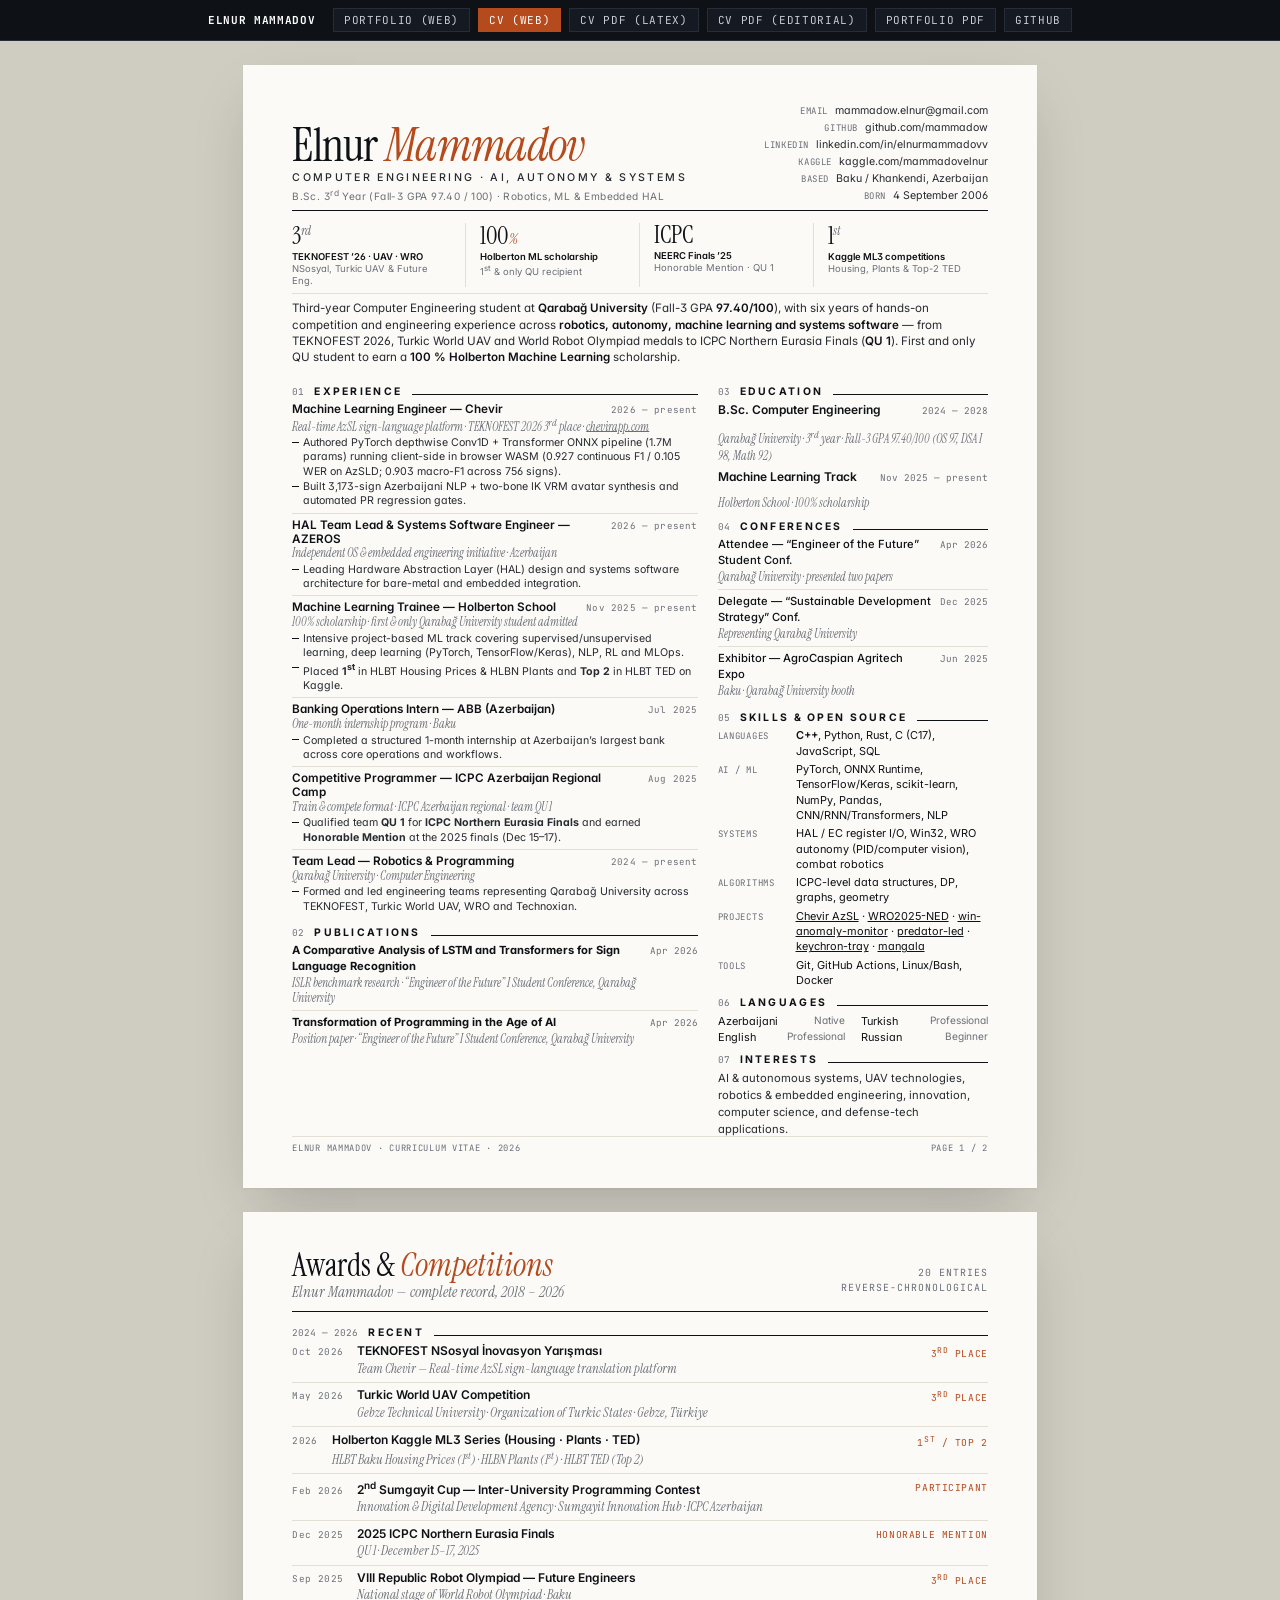
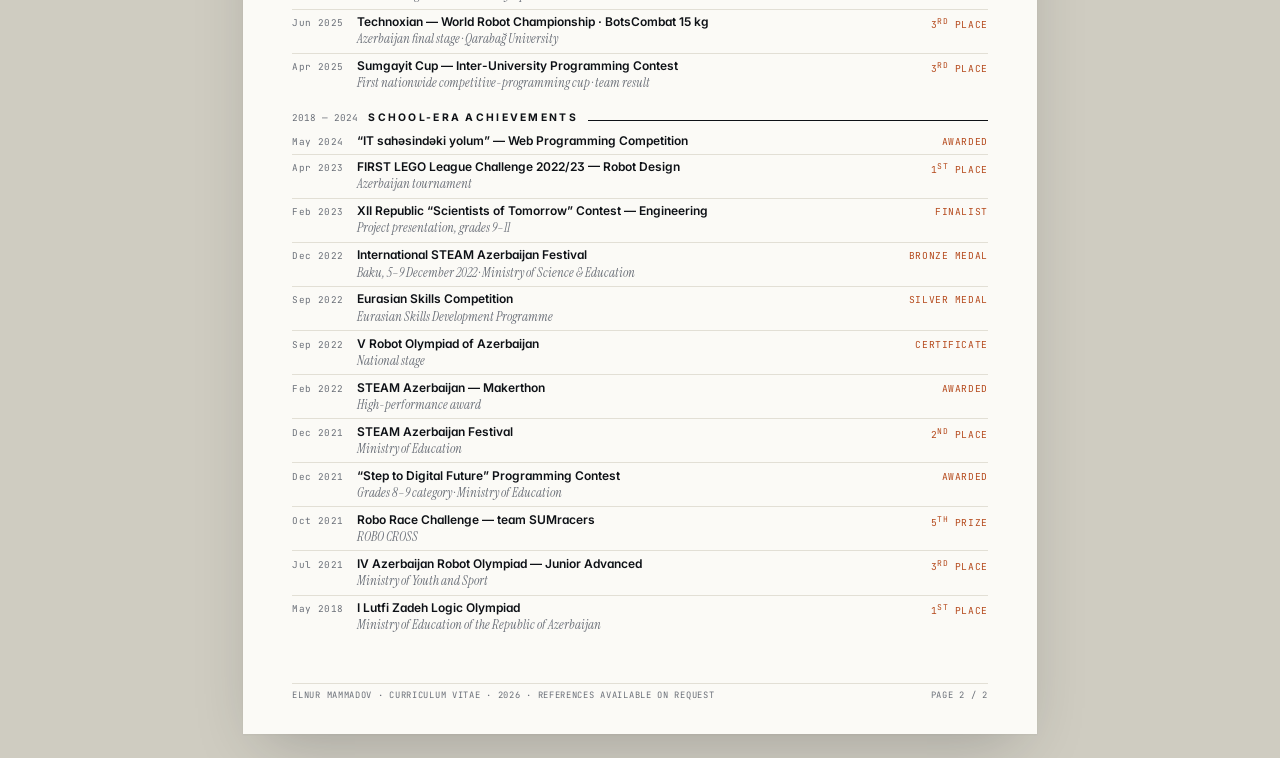
==== cv.html @ e9bf5a9b "Initial release: AI, Autonomy & Systems Engineering Portfolio and CV (Nov 2026)" ====
<!doctype html>
<html lang="en">
<head>
<meta charset="utf-8" />
<title>Elnur Mammadov — CV</title>
<meta name="viewport" content="width=device-width, initial-scale=1" />
<link rel="preconnect" href="https://fonts.googleapis.com">
<link rel="preconnect" href="https://fonts.gstatic.com" crossorigin>
<link href="https://fonts.googleapis.com/css2?family=Instrument+Serif:ital@0;1&family=Inter:wght@400;500;600;700&family=JetBrains+Mono:wght@400;500&display=swap" rel="stylesheet">
<style>
  :root{
    --paper:#fbfaf6;
    --ink:#0e1116;
    --ink-2:#262a31;
    --muted:#6a6f78;
    --rule-2:#e2dfd5;
    --accent:#b54a1d;
  }
  *{box-sizing:border-box}
  html,body{margin:0;padding:0;background:#cfccc1;color:var(--ink-2);font-family:"Inter",system-ui,sans-serif;-webkit-font-smoothing:antialiased;font-feature-settings:"ss01","cv11";}
  .stage{padding:24px 16px;display:flex;flex-direction:column;align-items:center;gap:24px;}

  .page{
    width:210mm;
    height:297mm;
    background:var(--paper);
    box-shadow:0 1px 2px rgba(0,0,0,.04), 0 24px 60px -20px rgba(20,22,30,.25);
    padding:10mm 13mm 8.5mm 13mm;
    position:relative;
    font-size:8.8pt;
    line-height:1.36;
    color:var(--ink-2);
    display:flex;flex-direction:column;
    overflow:hidden;
  }

  /* HEADER */
  .head{
    display:grid;grid-template-columns:1fr auto;gap:20px;
    align-items:end;padding-bottom:6px;
    border-bottom:1.5px solid var(--ink);
  }
  .name{
    font-family:"Instrument Serif",serif;font-weight:400;
    font-size:35pt;line-height:.92;letter-spacing:-.015em;
    color:var(--ink);margin:0;
  }
  .name em{font-style:italic;color:var(--accent);}
  .role{font-size:8pt;text-transform:uppercase;letter-spacing:.22em;color:var(--ink-2);margin-top:4px;font-weight:500;}
  .target{font-size:7.6pt;color:var(--muted);margin-top:2px;letter-spacing:.04em;}
  .contact{
    text-align:right;font-size:8pt;color:var(--ink-2);
    line-height:1.5;white-space:nowrap;display:flex;flex-direction:column;gap:1px;
  }
  .contact a{color:inherit;text-decoration:none;}
  .contact .l{
    font-family:"JetBrains Mono",monospace;font-size:6.8pt;color:var(--muted);
    letter-spacing:.06em;text-transform:uppercase;margin-right:7px;
  }

  /* METRIC STRIP */
  .strip{
    display:grid;grid-template-columns:repeat(4,1fr);
    margin-top:6px;padding:6px 0;
    border-bottom:1px solid var(--rule-2);
  }
  .strip .cell{padding:0 14px;border-right:1px solid var(--rule-2);}
  .strip .cell:first-child{padding-left:0;}
  .strip .cell:last-child{border-right:0;padding-right:0;}
  .strip .num{
    font-family:"Instrument Serif",serif;font-size:19pt;font-weight:400;
    line-height:1;color:var(--ink);letter-spacing:-.02em;
  }
  .strip .num em{font-style:italic;color:var(--accent);font-size:11pt;}
  .strip .num sup{font-size:10pt;color:var(--muted);font-style:italic;}
  .strip .lbl{font-size:7.1pt;color:var(--muted);margin-top:3px;line-height:1.28;}
  .strip .lbl b{color:var(--ink);font-weight:600;}

  /* PROFILE */
  .profile{
    margin-top:6px;font-size:8.7pt;line-height:1.4;color:var(--ink-2);
    text-wrap:pretty;
  }
  .profile strong{color:var(--ink);font-weight:600;}

  /* BODY GRID */
  .body{
    display:grid;grid-template-columns:1.5fr 1fr;gap:10px 20px;
    margin-top:8px;flex:1;min-height:0;
  }
  .col{display:flex;flex-direction:column;gap:8px;}

  /* SECTION HEADERS */
  .h{display:flex;align-items:baseline;gap:10px;margin-bottom:3px;}
  .h h2{
    font-size:7.8pt;font-weight:700;text-transform:uppercase;
    letter-spacing:.22em;color:var(--ink);margin:0;
  }
  .h .num{font-family:"JetBrains Mono",monospace;font-size:7pt;color:var(--muted);}
  .h .rule{flex:1;height:1px;background:var(--ink);}

  /* EXPERIENCE */
  .exp{display:flex;flex-direction:column;}
  .item{padding:4px 0;border-top:1px solid var(--rule-2);}
  .item:first-child{border-top:0;padding-top:0;}
  .item .row1{display:flex;justify-content:space-between;align-items:baseline;gap:12px;}
  .item .title{font-weight:600;color:var(--ink);font-size:8.8pt;line-height:1.22;}
  .item .when{
    font-family:"JetBrains Mono",monospace;font-size:6.9pt;color:var(--muted);
    white-space:nowrap;flex-shrink:0;letter-spacing:.02em;
  }
  .item .org{
    color:var(--muted);margin-top:0px;
    font-family:"Instrument Serif",serif;font-style:italic;font-size:8.8pt;line-height:1.25;
  }
  .item ul{margin:2px 0 0 0;padding:0;list-style:none;display:flex;flex-direction:column;gap:1px;}
  .item ul li{
    position:relative;padding-left:11px;font-size:8pt;color:var(--ink-2);line-height:1.34;
  }
  .item ul li::before{
    content:"";position:absolute;left:0;top:.55em;width:7px;height:1px;background:var(--ink);
  }

  /* SKILLS */
  .skills{display:flex;flex-direction:column;gap:3px;}
  .skill{display:grid;grid-template-columns:68px 1fr;gap:10px;align-items:baseline;}
  .skill .k{
    font-family:"JetBrains Mono",monospace;font-size:6.8pt;text-transform:uppercase;
    letter-spacing:.08em;color:var(--muted);padding-top:1px;
  }
  .skill .v{font-size:8.2pt;color:var(--ink);line-height:1.4;}
  .skill .v b{font-weight:600;}

  /* AWARDS */
  .awards{display:flex;flex-direction:column;}
  .award{
    display:grid;grid-template-columns:auto 1fr auto;gap:3px 14px;
    padding:4.5px 0;border-top:1px solid var(--rule-2);
    align-items:baseline;
  }
  .award:first-child{border-top:0;padding-top:0;}
  .award .yr{
    font-family:"JetBrains Mono",monospace;font-size:7pt;color:var(--muted);
    letter-spacing:.04em;white-space:nowrap;
  }
  .award .ttl{font-size:9pt;color:var(--ink);line-height:1.35;}
  .award .ttl b{font-weight:600;}
  .award .ttl .sub{
    color:var(--muted);font-family:"Instrument Serif",serif;
    font-style:italic;font-size:9.4pt;display:block;margin-top:1px;
  }
  .award .place{
    font-family:"JetBrains Mono",monospace;font-size:7.2pt;color:var(--accent);
    text-transform:uppercase;letter-spacing:.06em;white-space:nowrap;text-align:right;
    align-self:start;padding-top:2px;
  }

  /* LANGUAGES */
  .langs{display:grid;grid-template-columns:repeat(2,1fr);gap:2px 16px;font-size:8.2pt;}
  .langs div{display:flex;justify-content:space-between;gap:8px;}
  .langs span:first-child{color:var(--ink);}
  .langs span:last-child{color:var(--muted);font-size:7.6pt;}

  /* EDU compact */
  .edu-block{display:flex;flex-direction:column;gap:5px;}
  .edu-row{display:grid;grid-template-columns:1fr auto;gap:10px;align-items:baseline;}
  .edu-row .t{font-weight:600;color:var(--ink);font-size:9pt;}
  .edu-row .w{font-family:"JetBrains Mono",monospace;font-size:7pt;color:var(--muted);white-space:nowrap;}
  .edu-row .o{
    grid-column:1 / -1;color:var(--muted);
    font-family:"Instrument Serif",serif;font-style:italic;font-size:9pt;margin-top:0;
  }

  /* Conferences */
  .conflist{display:flex;flex-direction:column;}
  .confitem{
    display:grid;grid-template-columns:1fr auto;gap:8px;
    padding:4px 0;border-top:1px solid var(--rule-2);align-items:baseline;
  }
  .confitem:first-child{border-top:0;padding-top:0;}
  .confitem .t{font-size:8.4pt;color:var(--ink);font-weight:500;line-height:1.3;}
  .confitem .o{
    color:var(--muted);font-family:"Instrument Serif",serif;
    font-style:italic;font-size:8.8pt;display:block;margin-top:1px;font-weight:400;line-height:1.3;
  }
  .confitem .w{font-family:"JetBrains Mono",monospace;font-size:7pt;color:var(--muted);white-space:nowrap;}

  /* PAGE 2 — awards single column */
  .page-2 .awards-grid{
    display:grid;grid-template-columns:1fr 1fr;gap:0 32px;
    margin-top:6px;
  }
  .page-2 .head-2{
    display:flex;justify-content:space-between;align-items:baseline;gap:20px;
    padding-bottom:8px;border-bottom:1.5px solid var(--ink);
  }
  .page-2 .head-2 .ttl{
    font-family:"Instrument Serif",serif;font-size:24pt;
    color:var(--ink);line-height:1;
  }
  .page-2 .head-2 .ttl em{font-style:italic;color:var(--accent);}
  .page-2 .head-2 .meta{
    font-family:"JetBrains Mono",monospace;font-size:7.4pt;
    color:var(--muted);text-transform:uppercase;letter-spacing:.1em;
    text-align:right;line-height:1.5;
  }

  /* FOOTER */
  .foot{
    margin-top:auto;padding-top:6px;border-top:1px solid var(--rule-2);
    display:flex;justify-content:space-between;
    font-family:"JetBrains Mono",monospace;font-size:6.6pt;color:var(--muted);
    letter-spacing:.08em;text-transform:uppercase;
  }

  .site-nav{
    position:sticky;top:0;z-index:50;
    background:#0e1116;color:#dfe3eb;border-bottom:1px solid #262c38;
    padding:8px 18px;display:flex;align-items:center;justify-content:center;gap:8px;flex-wrap:wrap;
    font-family:"JetBrains Mono",monospace;font-size:11px;letter-spacing:.06em;text-transform:uppercase;
  }
  .site-nav .brand{color:#fff;font-weight:700;margin-right:10px;text-decoration:none;}
  .site-nav a.nav-pill{color:#c8cdd6;text-decoration:none;padding:4px 10px;border:1px solid #262c38;background:#151921;}
  .site-nav a.nav-pill:hover{color:#fff;border-color:#e89a6f;}
  .site-nav a.nav-pill.active{color:#fff;background:#b54a1d;border-color:#b54a1d;}

  @page{size:A4;margin:0;}
  @media print{
    html,body{background:#fff;}
    .site-nav{display:none !important;}
    .stage,.stage-inner{padding:0 !important;gap:0 !important;transform:none !important;width:auto !important;}
    .page{height:296mm;max-height:296mm;box-shadow:none;break-after:page;page-break-after:always;}
    .page:last-child{break-after:auto !important;page-break-after:auto !important;}
  }
</style>
</head>
<body>
<nav class="site-nav" aria-label="Primary navigation">
  <a class="brand" href="./">Elnur Mammadov</a>
  <a class="nav-pill" href="./">Portfolio (Web)</a>
  <a class="nav-pill active" href="cv.html">CV (Web)</a>
  <a class="nav-pill" href="Elnur_Mammadov_CV_TeX.pdf">CV PDF (LaTeX)</a>
  <a class="nav-pill" href="Elnur_Mammadov_CV.pdf">CV PDF (Editorial)</a>
  <a class="nav-pill" href="Elnur_Mammadov_Portfolio_2026.pdf">Portfolio PDF</a>
  <a class="nav-pill" href="https://github.com/mammadow">GitHub</a>
</nav>
<div class="stage">

<!-- =========== PAGE 1 =========== -->
<article class="page" data-screen-label="01 Page 1 — Profile & Experience">

  <header class="head">
    <div>
      <h1 class="name">Elnur <em>Mammadov</em></h1>
      <div class="role">Computer Engineering · AI, Autonomy &amp; Systems</div>
      <div class="target">B.Sc. 3<sup>rd</sup> Year (Fall-3 GPA 97.40 / 100) · Robotics, ML &amp; Embedded HAL</div>
    </div>
    <div class="contact">
      <div><span class="l">email</span><a href="mailto:mammadow.elnur@gmail.com">mammadow.elnur@gmail.com</a></div>
      <div><span class="l">github</span><a href="https://github.com/mammadow">github.com/mammadow</a></div>
      <div><span class="l">linkedin</span><a href="https://www.linkedin.com/in/elnurmammadovv/">linkedin.com/in/elnurmammadovv</a></div>
      <div><span class="l">kaggle</span><a href="https://www.kaggle.com/mammadovelnur">kaggle.com/mammadovelnur</a></div>
      <div><span class="l">based</span>Baku / Khankendi, Azerbaijan</div>
      <div><span class="l">born</span>4 September 2006</div>
    </div>
  </header>

  <div class="strip">
    <div class="cell">
      <div class="num">3<sup>rd</sup></div>
      <div class="lbl"><b>TEKNOFEST ’26 · UAV · WRO</b><br/>NSosyal, Turkic UAV &amp; Future Eng.</div>
    </div>
    <div class="cell">
      <div class="num">100<em>%</em></div>
      <div class="lbl"><b>Holberton ML scholarship</b><br/>1<sup>st</sup> &amp; only QU recipient</div>
    </div>
    <div class="cell">
      <div class="num" style="font-size:18pt;">ICPC</div>
      <div class="lbl"><b>NEERC Finals ’25</b><br/>Honorable Mention · QU 1</div>
    </div>
    <div class="cell">
      <div class="num">1<sup>st</sup></div>
      <div class="lbl"><b>Kaggle ML3 competitions</b><br/>Housing, Plants &amp; Top-2 TED</div>
    </div>
  </div>

  <p class="profile">
    Third-year Computer Engineering student at <strong>Qarabağ University</strong> (Fall-3 GPA <strong>97.40/100</strong>), with six years of hands-on competition and engineering experience across <strong>robotics, autonomy, machine learning and systems software</strong> — from TEKNOFEST 2026, Turkic World UAV and World Robot Olympiad medals to ICPC Northern Eurasia Finals (<strong>QU&nbsp;1</strong>). First and only QU student to earn a <strong>100&nbsp;% Holberton Machine&nbsp;Learning</strong> scholarship.
  </p>

  <div class="body">

    <!-- LEFT -->
    <div class="col">

      <section>
        <div class="h"><span class="num">01</span><h2>Experience</h2><span class="rule"></span></div>
        <div class="exp">

          <div class="item">
            <div class="row1">
              <div class="title">Machine Learning Engineer — <a href="https://github.com/Chevir-App-Development-Team/chevir-app-vers-1.0" style="color:inherit;text-decoration:none;">Chevir</a></div>
              <div class="when">2026 — present</div>
            </div>
            <div class="org">Real-time AzSL sign-language platform · TEKNOFEST 2026 3<sup>rd</sup> place · <a href="https://chevirapp.com" style="color:inherit;">chevirapp.com</a></div>
            <ul>
              <li>Authored PyTorch depthwise Conv1D + Transformer ONNX pipeline (1.7M params) running client-side in browser WASM (0.927 continuous F1 / 0.105 WER on AzSLD; 0.903 macro-F1 across 756 signs).</li>
              <li>Built 3,173-sign Azerbaijani NLP + two-bone IK VRM avatar synthesis and automated PR regression gates.</li>
            </ul>
          </div>

          <div class="item">
            <div class="row1">
              <div class="title">HAL Team Lead &amp; Systems Software Engineer — AZEROS</div>
              <div class="when">2026 — present</div>
            </div>
            <div class="org">Independent OS &amp; embedded engineering initiative · Azerbaijan</div>
            <ul>
              <li>Leading Hardware Abstraction Layer (HAL) design and systems software architecture for bare-metal and embedded integration.</li>
            </ul>
          </div>

          <div class="item">
            <div class="row1">
              <div class="title">Machine Learning Trainee — Holberton School</div>
              <div class="when">Nov 2025 — present</div>
            </div>
            <div class="org">100% scholarship · first &amp; only Qarabağ University student admitted</div>
            <ul>
              <li>Intensive project-based ML track covering supervised/unsupervised learning, deep learning (PyTorch, TensorFlow/Keras), NLP, RL and MLOps.</li>
              <li>Placed <strong>1<sup>st</sup></strong> in HLBT Housing Prices &amp; HLBN Plants and <strong>Top 2</strong> in HLBT TED on Kaggle.</li>
            </ul>
          </div>

          <div class="item">
            <div class="row1">
              <div class="title">Banking Operations Intern — ABB (Azerbaijan)</div>
              <div class="when">Jul 2025</div>
            </div>
            <div class="org">One-month internship program · Baku</div>
            <ul>
              <li>Completed a structured 1-month internship at Azerbaijan’s largest bank across core operations and workflows.</li>
            </ul>
          </div>

          <div class="item">
            <div class="row1">
              <div class="title">Competitive Programmer — ICPC Azerbaijan Regional Camp</div>
              <div class="when">Aug 2025</div>
            </div>
            <div class="org">Train &amp; compete format · ICPC Azerbaijan regional · team QU 1</div>
            <ul>
              <li>Qualified team <strong>QU 1</strong> for <strong>ICPC Northern Eurasia Finals</strong> and earned <strong>Honorable Mention</strong> at the 2025 finals (Dec&nbsp;15–17).</li>
            </ul>
          </div>

          <div class="item">
            <div class="row1">
              <div class="title">Team Lead — Robotics &amp; Programming</div>
              <div class="when">2024 — present</div>
            </div>
            <div class="org">Qarabağ University · Computer Engineering</div>
            <ul>
              <li>Formed and led engineering teams representing Qarabağ University across TEKNOFEST, Turkic World UAV, WRO and Technoxian.</li>
            </ul>
          </div>

        </div>
      </section>

      <section>
        <div class="h"><span class="num">02</span><h2>Publications</h2><span class="rule"></span></div>
        <div class="conflist">
          <div class="confitem">
            <div><span class="t"><b>A Comparative Analysis of LSTM and Transformers for Sign Language Recognition</b></span><span class="o">ISLR benchmark research · “Engineer of the Future” I Student Conference, Qarabağ University</span></div>
            <div class="w">Apr 2026</div>
          </div>
          <div class="confitem">
            <div><span class="t"><b>Transformation of Programming in the Age of AI</b></span><span class="o">Position paper · “Engineer of the Future” I Student Conference, Qarabağ University</span></div>
            <div class="w">Apr 2026</div>
          </div>
        </div>
      </section>

    </div>

    <!-- RIGHT -->
    <div class="col">

      <section>
        <div class="h"><span class="num">03</span><h2>Education</h2><span class="rule"></span></div>
        <div class="edu-block">
          <div class="edu-row">
            <span class="t">B.Sc. Computer Engineering</span>
            <span class="w">2024 — 2028</span>
            <span class="o">Qarabağ University · 3<sup>rd</sup> year · Fall-3 GPA 97.40/100 (OS 97, DSA I 98, Math 92)</span>
          </div>
          <div class="edu-row">
            <span class="t">Machine Learning Track</span>
            <span class="w">Nov 2025 — present</span>
            <span class="o">Holberton School · 100% scholarship</span>
          </div>
        </div>
      </section>

      <section>
        <div class="h"><span class="num">04</span><h2>Conferences</h2><span class="rule"></span></div>
        <div class="conflist">
          <div class="confitem">
            <div><span class="t">Attendee — “Engineer of the Future” Student Conf.</span><span class="o">Qarabağ University · presented two papers</span></div>
            <div class="w">Apr 2026</div>
          </div>
          <div class="confitem">
            <div><span class="t">Delegate — “Sustainable Development Strategy” Conf.</span><span class="o">Representing Qarabağ University</span></div>
            <div class="w">Dec 2025</div>
          </div>
          <div class="confitem">
            <div><span class="t">Exhibitor — AgroCaspian Agritech Expo</span><span class="o">Baku · Qarabağ University booth</span></div>
            <div class="w">Jun 2025</div>
          </div>
        </div>
      </section>

      <section>
        <div class="h"><span class="num">05</span><h2>Skills &amp; Open Source</h2><span class="rule"></span></div>
        <div class="skills">
          <div class="skill"><div class="k">Languages</div><div class="v"><b>C++</b>, Python, Rust, C (C17), JavaScript, SQL</div></div>
          <div class="skill"><div class="k">AI / ML</div><div class="v">PyTorch, ONNX Runtime, TensorFlow/Keras, scikit-learn, NumPy, Pandas, CNN/RNN/Transformers, NLP</div></div>
          <div class="skill"><div class="k">Systems</div><div class="v">HAL / EC register I/O, Win32, WRO autonomy (PID/computer vision), combat robotics</div></div>
          <div class="skill"><div class="k">Algorithms</div><div class="v">ICPC-level data structures, DP, graphs, geometry</div></div>
          <div class="skill"><div class="k">Projects</div><div class="v"><a href="https://github.com/Chevir-App-Development-Team/chevir-app-vers-1.0" style="color:inherit;">Chevir AzSL</a> · <a href="https://github.com/NEDrobotics/WRO2025-NED" style="color:inherit;">WRO2025-NED</a> · <a href="https://github.com/mammadow/win-anomaly-monitor" style="color:inherit;">win-anomaly-monitor</a> · <a href="https://github.com/mammadow/predator-phn16-71-mode-led" style="color:inherit;">predator-led</a> · <a href="https://github.com/mammadow/keychron-battery-tray" style="color:inherit;">keychron-tray</a> · <a href="https://github.com/mammadow/mangala" style="color:inherit;">mangala</a></div></div>
          <div class="skill"><div class="k">Tools</div><div class="v">Git, GitHub Actions, Linux/Bash, Docker</div></div>
        </div>
      </section>

      <section>
        <div class="h"><span class="num">06</span><h2>Languages</h2><span class="rule"></span></div>
        <div class="langs">
          <div><span>Azerbaijani</span><span>Native</span></div>
          <div><span>Turkish</span><span>Professional</span></div>
          <div><span>English</span><span>Professional</span></div>
          <div><span>Russian</span><span>Beginner</span></div>
        </div>
      </section>

      <section>
        <div class="h"><span class="num">07</span><h2>Interests</h2><span class="rule"></span></div>
        <div style="font-size:8.4pt;line-height:1.5;color:var(--ink-2);">AI &amp; autonomous systems, UAV technologies, robotics &amp; embedded engineering, innovation, computer science, and defense-tech applications.</div>
      </section>

    </div>
  </div>

  <div class="foot">
    <span>Elnur Mammadov · Curriculum Vitae · 2026</span>
    <span>page 1 / 2</span>
  </div>

</article>


<!-- =========== PAGE 2 =========== -->
<article class="page page-2" data-screen-label="02 Page 2 — Awards & Competitions">

  <header class="head-2">
    <div>
      <div class="ttl">Awards &amp; <em>Competitions</em></div>
      <div style="font-family:Instrument Serif,serif;font-style:italic;color:var(--muted);font-size:11pt;margin-top:2px;">
        Elnur Mammadov — complete record, 2018 – 2026
      </div>
    </div>
    <div class="meta">
      <div>20 entries</div>
      <div>reverse-chronological</div>
    </div>
  </header>

  <section style="margin-top:14px;">
    <div class="h"><span class="num">2024 — 2026</span><h2>Recent</h2><span class="rule"></span></div>
    <div class="awards">

      <div class="award">
        <div class="yr">Oct 2026</div>
        <div class="ttl"><b>TEKNOFEST NSosyal İnovasyon Yarışması</b><span class="sub">Team Chevir — Real-time AzSL sign-language translation platform</span></div>
        <div class="place">3<sup>rd</sup> place</div>
      </div>

      <div class="award">
        <div class="yr">May 2026</div>
        <div class="ttl"><b>Turkic World UAV Competition</b><span class="sub">Gebze Technical University · Organization of Turkic States · Gebze, Türkiye</span></div>
        <div class="place">3<sup>rd</sup> place</div>
      </div>

      <div class="award">
        <div class="yr">2026</div>
        <div class="ttl"><b>Holberton Kaggle ML3 Series (Housing · Plants · TED)</b><span class="sub">HLBT Baku Housing Prices (1<sup>st</sup>) · HLBN Plants (1<sup>st</sup>) · HLBT TED (Top 2)</span></div>
        <div class="place">1<sup>st</sup> / Top 2</div>
      </div>

      <div class="award">
        <div class="yr">Feb 2026</div>
        <div class="ttl"><b>2<sup>nd</sup> Sumgayit Cup — Inter-University Programming Contest</b><span class="sub">Innovation &amp; Digital Development Agency · Sumgayit Innovation Hub · ICPC Azerbaijan</span></div>
        <div class="place">participant</div>
      </div>

      <div class="award">
        <div class="yr">Dec 2025</div>
        <div class="ttl"><b>2025 ICPC Northern Eurasia Finals</b><span class="sub">QU 1 · December 15–17, 2025</span></div>
        <div class="place">Honorable Mention</div>
      </div>

      <div class="award">
        <div class="yr">Sep 2025</div>
        <div class="ttl"><b>VIII Republic Robot Olympiad — Future Engineers</b><span class="sub">National stage of World Robot Olympiad · Baku</span></div>
        <div class="place">3<sup>rd</sup> place</div>
      </div>

      <div class="award">
        <div class="yr">Jun 2025</div>
        <div class="ttl"><b>Technoxian — World Robot Championship · BotsCombat 15&nbsp;kg</b><span class="sub">Azerbaijan final stage · Qarabağ University</span></div>
        <div class="place">3<sup>rd</sup> place</div>
      </div>

      <div class="award">
        <div class="yr">Apr 2025</div>
        <div class="ttl"><b>Sumgayit Cup — Inter-University Programming Contest</b><span class="sub">First nationwide competitive-programming cup · team result</span></div>
        <div class="place">3<sup>rd</sup> place</div>
      </div>

    </div>
  </section>

  <section style="margin-top:14px;">
    <div class="h" style="gap: 10px; margin: 0px 0px 8px"><span class="num">2018 — 2024</span><h2>School-Era Achievements</h2><span class="rule"></span></div>
    <div class="awards">

      <div class="award">
        <div class="yr">May 2024</div>
        <div class="ttl"><b>“IT sahəsindəki yolum” — Web Programming Competition</b></div>
        <div class="place">awarded</div>
      </div>

      <div class="award">
        <div class="yr">Apr 2023</div>
        <div class="ttl"><b>FIRST LEGO League Challenge 2022/23 — Robot Design</b><span class="sub">Azerbaijan tournament</span></div>
        <div class="place">1<sup>st</sup> place</div>
      </div>

      <div class="award">
        <div class="yr">Feb 2023</div>
        <div class="ttl"><b>XII Republic “Scientists of Tomorrow” Contest — Engineering</b><span class="sub">Project presentation, grades 9–11</span></div>
        <div class="place">finalist</div>
      </div>

      <div class="award">
        <div class="yr">Dec 2022</div>
        <div class="ttl"><b>International STEAM Azerbaijan Festival</b><span class="sub">Baku, 5–9 December 2022 · Ministry of Science &amp; Education</span></div>
        <div class="place">bronze medal</div>
      </div>

      <div class="award">
        <div class="yr">Sep 2022</div>
        <div class="ttl"><b>Eurasian Skills Competition</b><span class="sub">Eurasian Skills Development Programme</span></div>
        <div class="place">silver medal</div>
      </div>

      <div class="award">
        <div class="yr">Sep 2022</div>
        <div class="ttl"><b>V Robot Olympiad of Azerbaijan</b><span class="sub">National stage</span></div>
        <div class="place">certificate</div>
      </div>

      <div class="award">
        <div class="yr">Feb 2022</div>
        <div class="ttl"><b>STEAM Azerbaijan — Makerthon</b><span class="sub">High-performance award</span></div>
        <div class="place">awarded</div>
      </div>

      <div class="award">
        <div class="yr">Dec 2021</div>
        <div class="ttl"><b>STEAM Azerbaijan Festival</b><span class="sub">Ministry of Education</span></div>
        <div class="place">2<sup>nd</sup> place</div>
      </div>

      <div class="award">
        <div class="yr">Dec 2021</div>
        <div class="ttl"><b>“Step to Digital Future” Programming Contest</b><span class="sub">Grades 8–9 category · Ministry of Education</span></div>
        <div class="place">awarded</div>
      </div>

      <div class="award">
        <div class="yr">Oct 2021</div>
        <div class="ttl"><b>Robo Race Challenge — team SUMracers</b><span class="sub">ROBO CROSS</span></div>
        <div class="place">5<sup>th</sup> prize</div>
      </div>

      <div class="award">
        <div class="yr">Jul 2021</div>
        <div class="ttl"><b>IV Azerbaijan Robot Olympiad — Junior Advanced</b><span class="sub">Ministry of Youth and Sport</span></div>
        <div class="place">3<sup>rd</sup> place</div>
      </div>

      <div class="award">
        <div class="yr">May 2018</div>
        <div class="ttl"><b>I Lutfi Zadeh Logic Olympiad</b><span class="sub">Ministry of Education of the Republic of Azerbaijan</span></div>
        <div class="place">1<sup>st</sup> place</div>
      </div>

    </div>
  </section>

  <div class="foot">
    <span>Elnur Mammadov · Curriculum Vitae · 2026 · References available on request</span>
    <span>page 2 / 2</span>
  </div>

</article>

</div>
<script>
  // Scale-to-fit on narrow viewports (mobile)
  (function(){
    const stage = document.querySelector('.stage');
    if(!stage) return;
    // wrap stage children in an inner div for scaling
    const inner = document.createElement('div');
    inner.className = 'stage-inner';
    inner.style.transformOrigin = 'top center';
    inner.style.display = 'flex';
    inner.style.flexDirection = 'column';
    inner.style.alignItems = 'center';
    inner.style.gap = getComputedStyle(stage).gap || '24px';
    while(stage.firstChild){ inner.appendChild(stage.firstChild); }
    stage.appendChild(inner);

    const PAGE_W_MM = 210;
    const MM_PX = 96/25.4;
    const pageWpx = PAGE_W_MM * MM_PX;

    function fit(){
      const vw = document.documentElement.clientWidth;
      const padding = 16;
      const target = vw - padding*2;
      if(target >= pageWpx){
        inner.style.transform = '';
        inner.style.width = '';
        return;
      }
      const s = target / pageWpx;
      inner.style.transform = `scale(${s})`;
      inner.style.transformOrigin = 'top center';
      inner.style.width = pageWpx + 'px';
    }
    fit();
    window.addEventListener('resize', fit);

    // print: undo transform and gap
    window.addEventListener('beforeprint', () => { inner.style.transform = ''; inner.style.width=''; inner.style.gap='0'; });
  })();
</script>
</body>
</html>
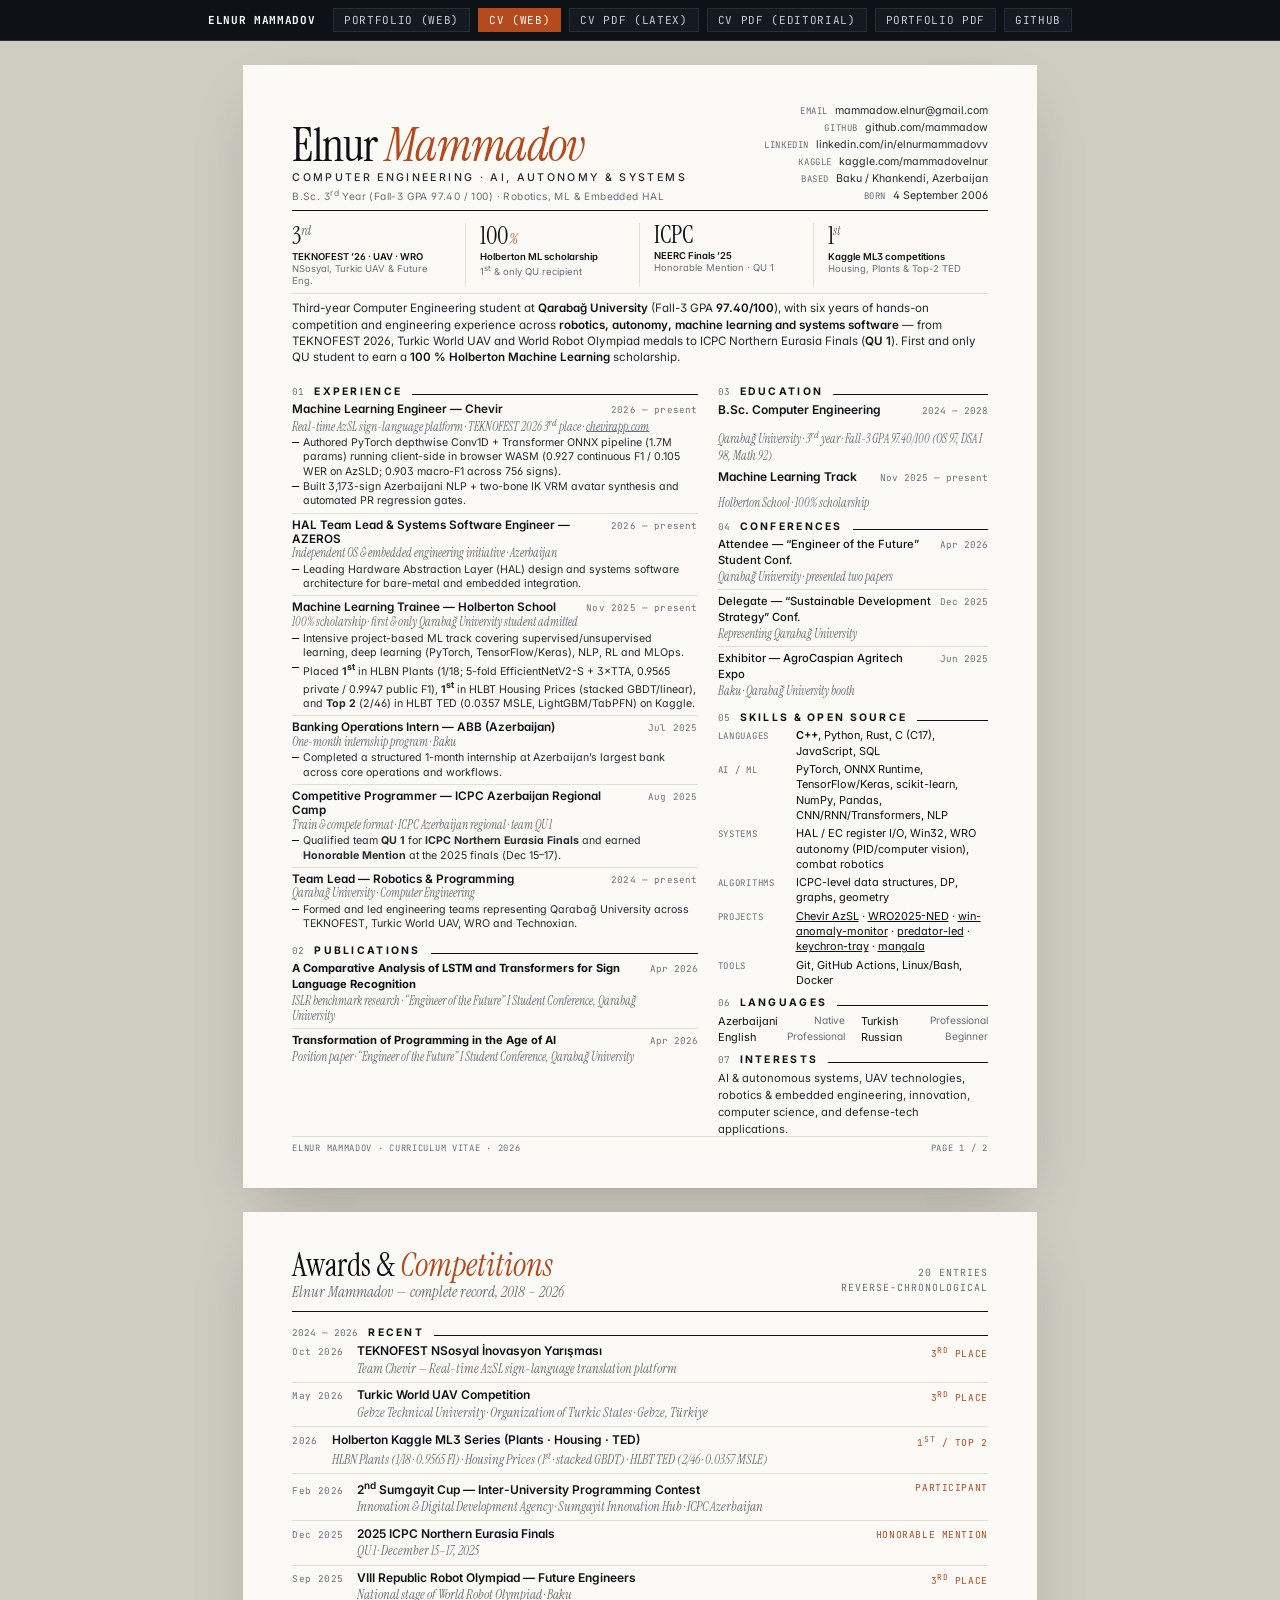
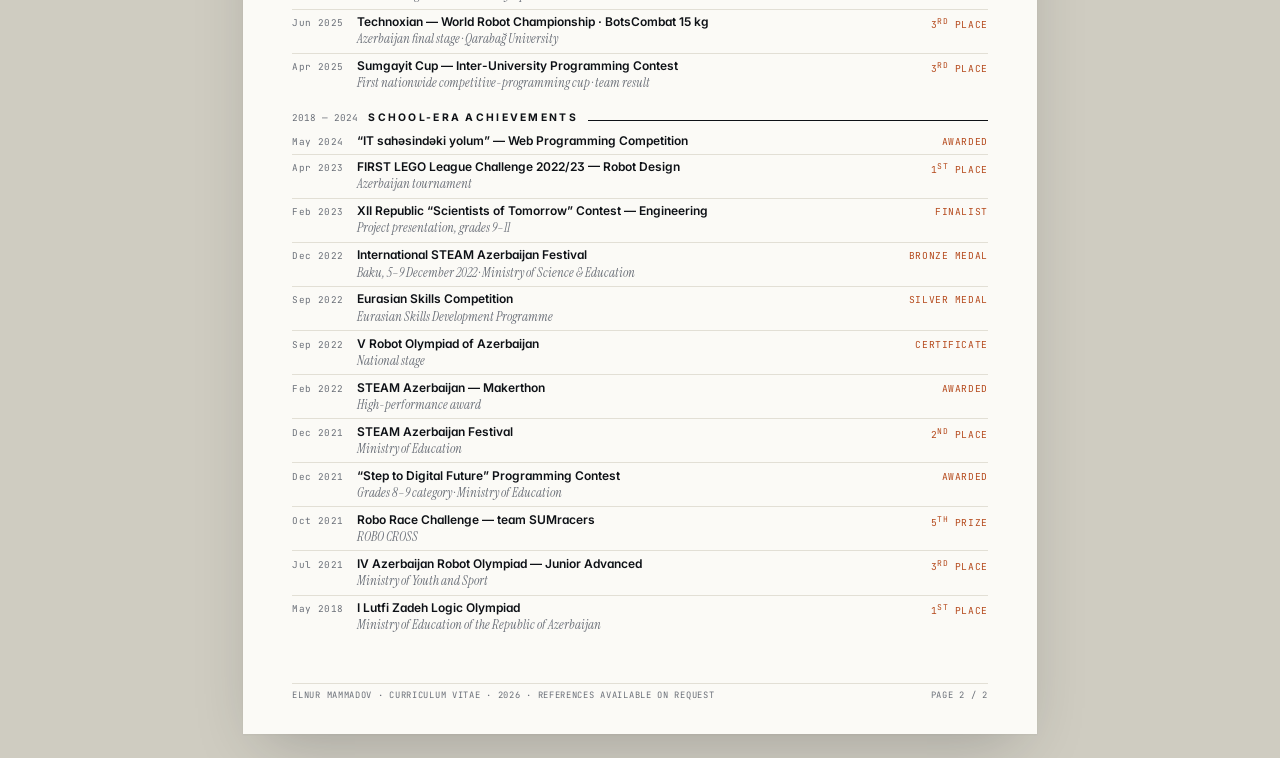
==== commit 0bae939f: "Update Kaggle ML3 metrics and competition architecture details across Portfolio, CV, and PDFs" ====
--- a/cv.html
+++ b/cv.html
@@ -226,8 +226,8 @@
 
   @page{size:A4;margin:0;}
   @media print{
+    .site-nav{display:none !important;}
     html,body{background:#fff;}
-    .site-nav{display:none !important;}
     .stage,.stage-inner{padding:0 !important;gap:0 !important;transform:none !important;width:auto !important;}
     .page{height:296mm;max-height:296mm;box-shadow:none;break-after:page;page-break-after:always;}
     .page:last-child{break-after:auto !important;page-break-after:auto !important;}
@@ -237,7 +237,7 @@
 <body>
 <nav class="site-nav" aria-label="Primary navigation">
   <a class="brand" href="./">Elnur Mammadov</a>
-  <a class="nav-pill" href="./">Portfolio (Web)</a>
+  <a class="nav-pill " href="./">Portfolio (Web)</a>
   <a class="nav-pill active" href="cv.html">CV (Web)</a>
   <a class="nav-pill" href="Elnur_Mammadov_CV_TeX.pdf">CV PDF (LaTeX)</a>
   <a class="nav-pill" href="Elnur_Mammadov_CV.pdf">CV PDF (Editorial)</a>
@@ -328,7 +328,7 @@
             <div class="org">100% scholarship · first &amp; only Qarabağ University student admitted</div>
             <ul>
               <li>Intensive project-based ML track covering supervised/unsupervised learning, deep learning (PyTorch, TensorFlow/Keras), NLP, RL and MLOps.</li>
-              <li>Placed <strong>1<sup>st</sup></strong> in HLBT Housing Prices &amp; HLBN Plants and <strong>Top 2</strong> in HLBT TED on Kaggle.</li>
+              <li>Placed <strong>1<sup>st</sup></strong> in HLBN Plants (1/18; 5-fold EfficientNetV2-S + 3×TTA, 0.9565 private / 0.9947 public F1), <strong>1<sup>st</sup></strong> in HLBT Housing Prices (stacked GBDT/linear), and <strong>Top 2</strong> (2/46) in HLBT TED (0.0357 MSLE, LightGBM/TabPFN) on Kaggle.</li>
             </ul>
           </div>
 
@@ -493,7 +493,7 @@
 
       <div class="award">
         <div class="yr">2026</div>
-        <div class="ttl"><b>Holberton Kaggle ML3 Series (Housing · Plants · TED)</b><span class="sub">HLBT Baku Housing Prices (1<sup>st</sup>) · HLBN Plants (1<sup>st</sup>) · HLBT TED (Top 2)</span></div>
+        <div class="ttl"><b>Holberton Kaggle ML3 Series (Plants · Housing · TED)</b><span class="sub">HLBN Plants (1/18 · 0.9565 F1) · Housing Prices (1<sup>st</sup> · stacked GBDT) · HLBT TED (2/46 · 0.0357 MSLE)</span></div>
         <div class="place">1<sup>st</sup> / Top 2</div>
       </div>
 
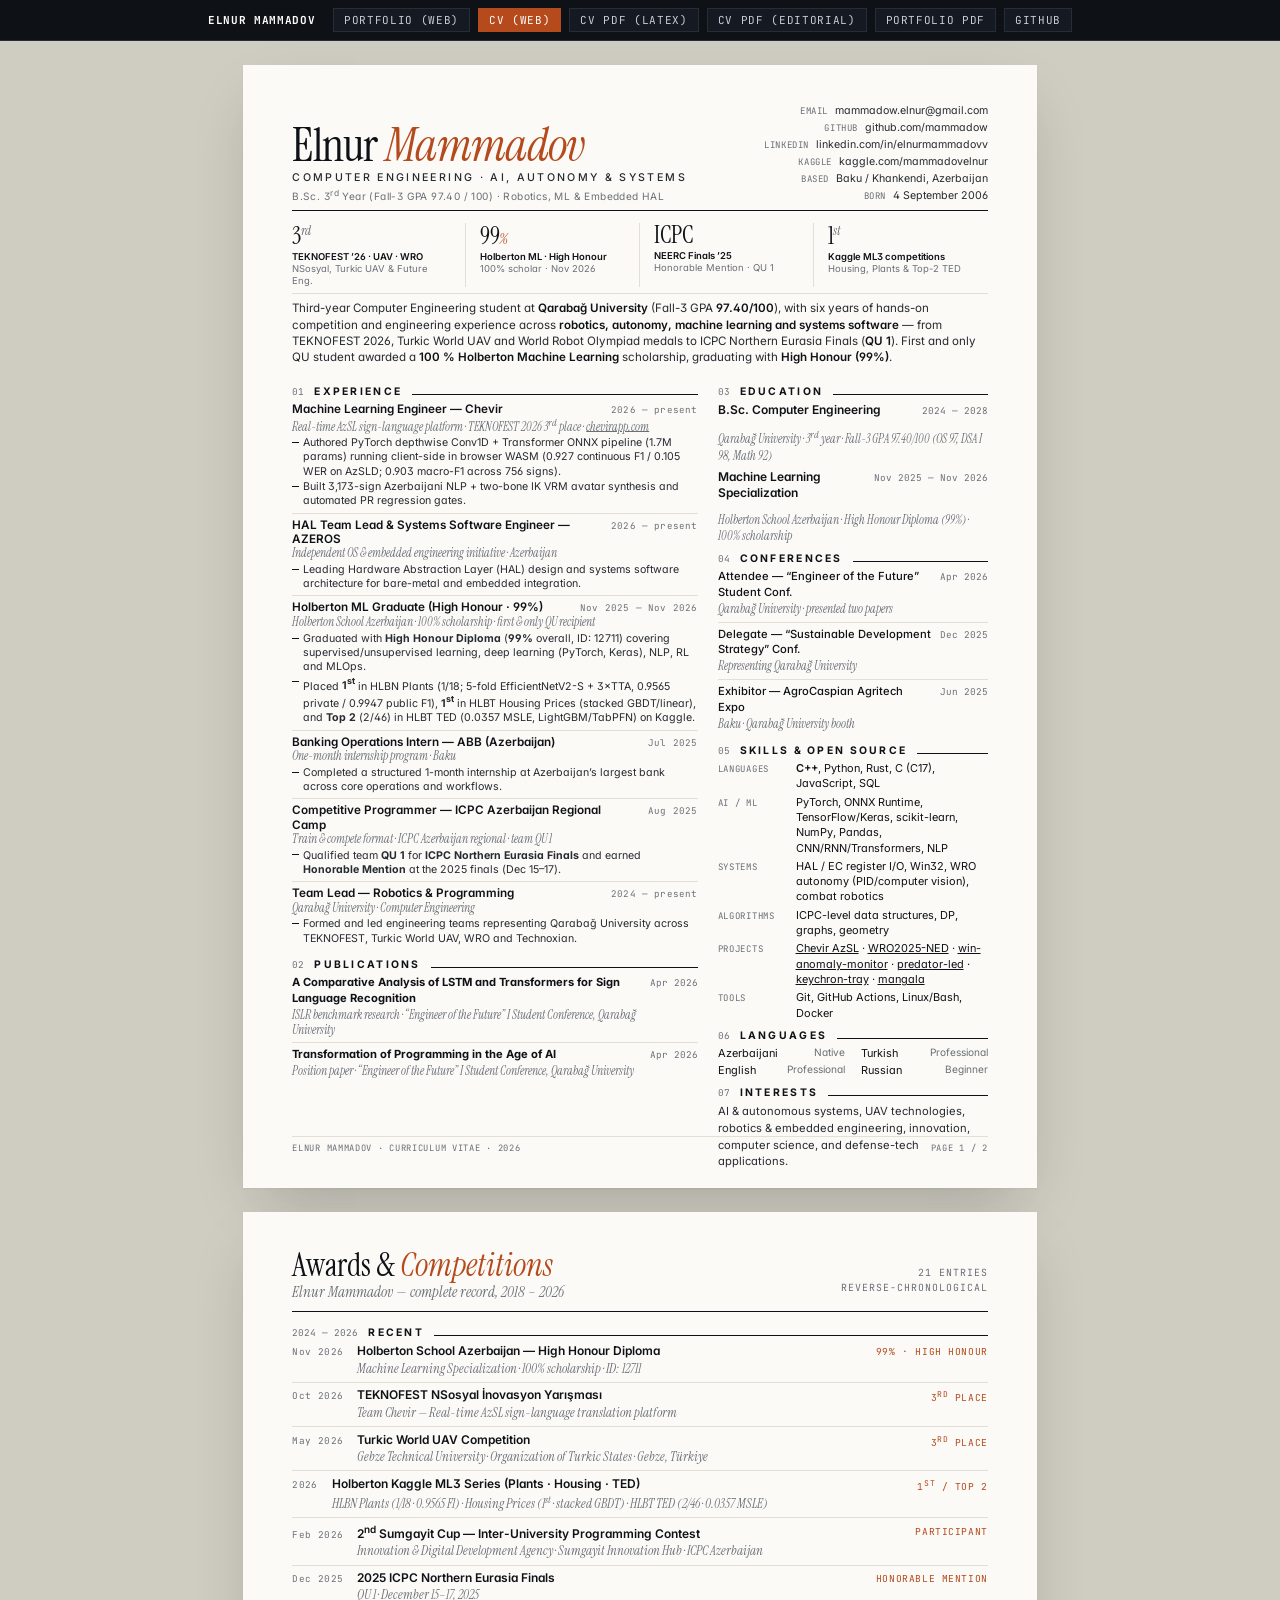
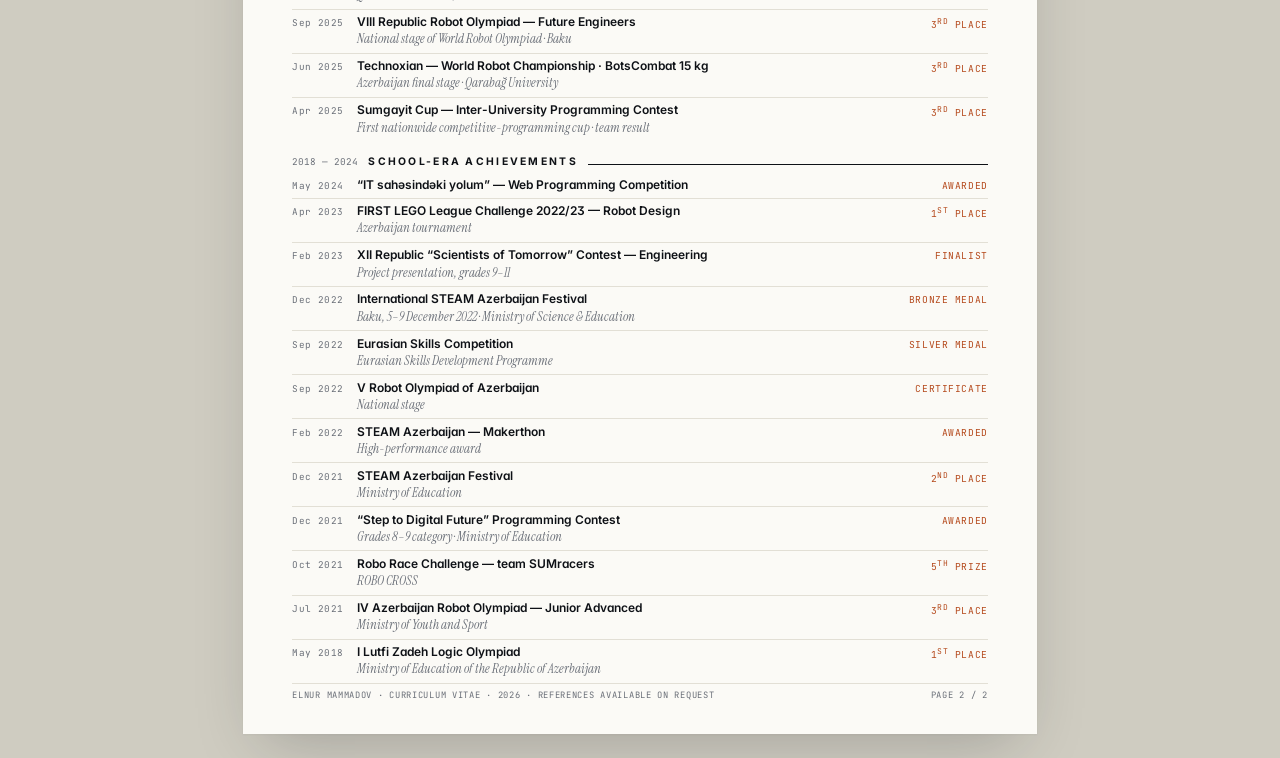
==== commit 96a42ccb: "Update Holberton School Azerbaijan High Honour Diploma (99%, Nov 2026) across Portfolio, CV, and PDF" ====
--- a/cv.html
+++ b/cv.html
@@ -271,8 +271,8 @@
       <div class="lbl"><b>TEKNOFEST ’26 · UAV · WRO</b><br/>NSosyal, Turkic UAV &amp; Future Eng.</div>
     </div>
     <div class="cell">
-      <div class="num">100<em>%</em></div>
-      <div class="lbl"><b>Holberton ML scholarship</b><br/>1<sup>st</sup> &amp; only QU recipient</div>
+      <div class="num">99<em>%</em></div>
+      <div class="lbl"><b>Holberton ML · High Honour</b><br/>100% scholar · Nov 2026</div>
     </div>
     <div class="cell">
       <div class="num" style="font-size:18pt;">ICPC</div>
@@ -285,7 +285,7 @@
   </div>
 
   <p class="profile">
-    Third-year Computer Engineering student at <strong>Qarabağ University</strong> (Fall-3 GPA <strong>97.40/100</strong>), with six years of hands-on competition and engineering experience across <strong>robotics, autonomy, machine learning and systems software</strong> — from TEKNOFEST 2026, Turkic World UAV and World Robot Olympiad medals to ICPC Northern Eurasia Finals (<strong>QU&nbsp;1</strong>). First and only QU student to earn a <strong>100&nbsp;% Holberton Machine&nbsp;Learning</strong> scholarship.
+    Third-year Computer Engineering student at <strong>Qarabağ University</strong> (Fall-3 GPA <strong>97.40/100</strong>), with six years of hands-on competition and engineering experience across <strong>robotics, autonomy, machine learning and systems software</strong> — from TEKNOFEST 2026, Turkic World UAV and World Robot Olympiad medals to ICPC Northern Eurasia Finals (<strong>QU&nbsp;1</strong>). First and only QU student awarded a <strong>100&nbsp;% Holberton Machine&nbsp;Learning</strong> scholarship, graduating with <strong>High Honour (99%)</strong>.
   </p>
 
   <div class="body">
@@ -322,12 +322,12 @@
 
           <div class="item">
             <div class="row1">
-              <div class="title">Machine Learning Trainee — Holberton School</div>
-              <div class="when">Nov 2025 — present</div>
+              <div class="title">Holberton ML Graduate (High Honour · 99%)</div>
+              <div class="when">Nov 2025 — Nov 2026</div>
             </div>
-            <div class="org">100% scholarship · first &amp; only Qarabağ University student admitted</div>
+            <div class="org">Holberton School Azerbaijan · 100% scholarship · first &amp; only QU recipient</div>
             <ul>
-              <li>Intensive project-based ML track covering supervised/unsupervised learning, deep learning (PyTorch, TensorFlow/Keras), NLP, RL and MLOps.</li>
+              <li>Graduated with <strong>High Honour Diploma</strong> (<strong>99%</strong> overall, ID: 12711) covering supervised/unsupervised learning, deep learning (PyTorch, Keras), NLP, RL and MLOps.</li>
               <li>Placed <strong>1<sup>st</sup></strong> in HLBN Plants (1/18; 5-fold EfficientNetV2-S + 3×TTA, 0.9565 private / 0.9947 public F1), <strong>1<sup>st</sup></strong> in HLBT Housing Prices (stacked GBDT/linear), and <strong>Top 2</strong> (2/46) in HLBT TED (0.0357 MSLE, LightGBM/TabPFN) on Kaggle.</li>
             </ul>
           </div>
@@ -396,9 +396,9 @@
             <span class="o">Qarabağ University · 3<sup>rd</sup> year · Fall-3 GPA 97.40/100 (OS 97, DSA I 98, Math 92)</span>
           </div>
           <div class="edu-row">
-            <span class="t">Machine Learning Track</span>
-            <span class="w">Nov 2025 — present</span>
-            <span class="o">Holberton School · 100% scholarship</span>
+            <span class="t">Machine Learning Specialization</span>
+            <span class="w">Nov 2025 — Nov 2026</span>
+            <span class="o">Holberton School Azerbaijan · High Honour Diploma (99%) · 100% scholarship</span>
           </div>
         </div>
       </section>
@@ -470,7 +470,7 @@
       </div>
     </div>
     <div class="meta">
-      <div>20 entries</div>
+      <div>21 entries</div>
       <div>reverse-chronological</div>
     </div>
   </header>
@@ -478,6 +478,12 @@
   <section style="margin-top:14px;">
     <div class="h"><span class="num">2024 — 2026</span><h2>Recent</h2><span class="rule"></span></div>
     <div class="awards">
+
+      <div class="award">
+        <div class="yr">Nov 2026</div>
+        <div class="ttl"><b>Holberton School Azerbaijan — High Honour Diploma</b><span class="sub">Machine Learning Specialization · 100% scholarship · ID: 12711</span></div>
+        <div class="place">99% · High Honour</div>
+      </div>
 
       <div class="award">
         <div class="yr">Oct 2026</div>
